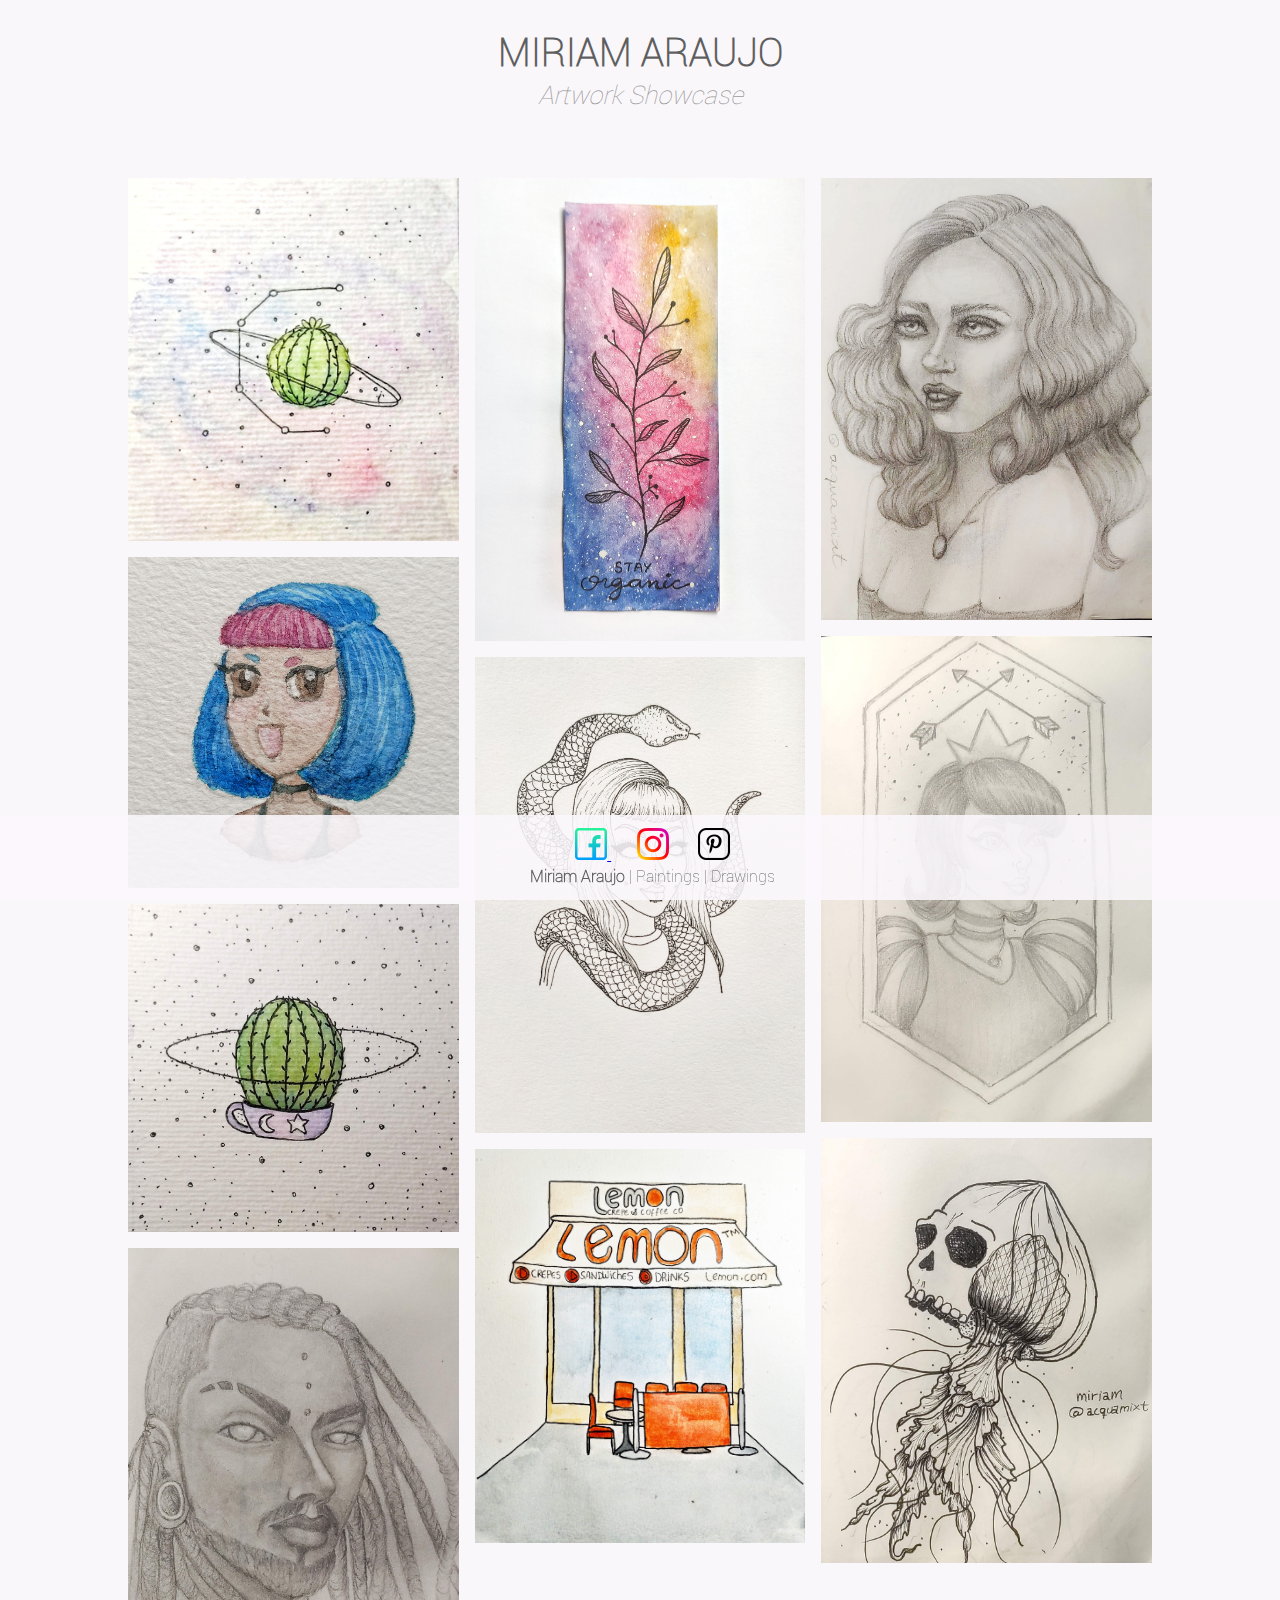
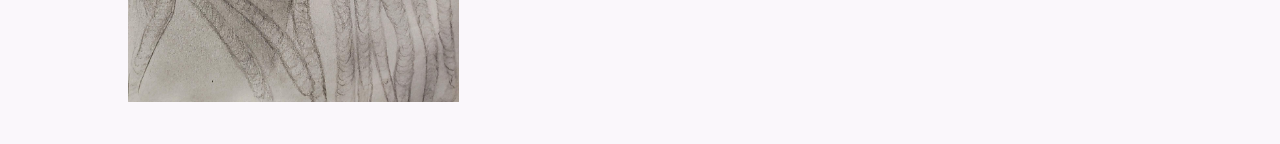
==== second.html @ c3f959ef "test" ====
<html>
<head>
    <title>Art | Miriam</title>
    <link rel="stylesheet" type="text/css" href="style.css">
    <meta name="viewport" content="width=device-width, initial-scale=1.0">
    <link rel="stylesheet" href="specimen_stylesheet.css" type="text/css" charset="utf-8" />
</head>
<body>
   <div id="header"> 
    <h1 >MIRIAM ARAUJO</h1>
    <h3>Artwork Showcase</h3>
</div>
    <div class="flex-container">
        <div><img src="img/IMG_20190903_001327645-01-01.jpg"></div>
        <div><img src="img/IMG_20190404_135942_646.jpg"></div>
        <div><img src="img/IMG_20190903_001049157-01.jpg"></div>
        <div><img src="img/DSC_0578-01.jpg"></div>
        <div><img src="img/IMG_20191105_100841-01.jpg"></div>
        <div><img src="img/IMG_20191004_114608-01.jpg"></div>
        <div><img src="img/IMG_20190903_002934686-01.jpg"></div>
        <div><img src="img/DSC_0581.jpg"></div>
        <div><img src="img/DSC_0590.jpg" alt=""></div>
        <div><img src="img/DSC_0596.jpg" alt=""></div>
    </div>
    
    <!-- <div class="top">
       <a href="#header"> <img   src="img/icons/top.svg"></a>
    </div> -->
    
    <div class="social">
        <ul>
            <li> <a href="https://www.facebook.com" target="_blank"><img src="img/icons/facebook.png"> </a></li>
            <li> <a href="https://www.instagram.com/aquamixt/" target="_blank"><img src="img/icons/instagram.png"></a>  </li>
            <li> <a href="https://www.pinterest.com" target="_blank"><img src="img/icons/pinterest.png"></a> </li>
        </ul>
        
        <div class="contact">
       <b> Miriam Araujo</b> | Paintings | Drawings


        </div>
        
    </div>
    
    
</body>
</html>
---- style.css ----
*{
    margin: 0;
    padding: 0;
    
}

@font-face {
    font-family: 'robotothin';
    src: url('Roboto-Thin-webfont.eot');
    src: url('Roboto-Thin-webfont.eot?#iefix') format('embedded-opentype'),
    url('Roboto-Thin-webfont.woff2') format('woff2'),
    url('Roboto-Thin-webfont.woff') format('woff'),
    url('Roboto-Thin-webfont.ttf') format('truetype'),
    url('Roboto-Thin-webfont.svg#robotothin') format('svg');
    font-weight: normal;
    font-style: normal;
    
}



body {
    margin: 0;
    padding: 0;
    font-family: 'robotothin'; 
    background-color: #faf7fb;
    color: #616161;
}

ul li {
    list-style:none;
}

h1{
    font-size: 3vw;
	font-weight:bold;
	font-style: normal;
    text-align: center;
    
}


h3{
    font-size: 2vw;
	font-weight: lighter;
	font-style: italic;
    text-align: center;
    color: #707070;
    
    
}


#header {
    position: sticky;
    top: 0;
    text-align: center;
    background: #faf7fb;
    color: #1d1d1d;
    width: 90%;
    padding: 2% 5%;
    opacity: 0.7;
    

}


.flex-container {
    top: 100px;
    padding:2% 10%;
    margin: 1rem 0;
    -webkit-column-count: 3; 
    -moz-column-count: 3;
    column-count: 3;
    -webkit-column-gap: 1rem;
    -moz-column-gap: 1rem;
    column-gap: 1rem;
    -webkit-column-width: 30%;
    -moz-column-width: 30%;
    column-width: 30%;
    
    
}

.flex-container > div {
    
    /* border: 1px solid #bbbebe; 
    width: 30%;
    align-items: flex-start;
    */
    
    max-width: 100%;
    width: 100%;
    height: auto;
    margin-bottom: 1rem;
}

.flex-container img{
    width: 100%;
    
}





.social{
    padding: 1%;
    text-align: center;
    position: fixed;
    bottom: 0;
    width: 100%;
    background:#faf7fbdf;
    
    
}

.social ul li {
    display: inline;
    margin: 1%;
    
}


.social li img{
    width: 2.5%;
    margin: 0;
    padding: 0;
    
    
}

.top{
    position: -webkit-sticky;
    position: sticky;
    bottom: 13%;
    text-align: right;
    margin: 2%;
}

.top img {
    width: 5%;
    opacity: 0.3;
    
}

.top img:hover{
    opacity: 0.9;
}





@media only screen and (max-width: 800px) {
    .flex-container {
        display: flex;
        flex-direction: column;
    }
    
h1{
    font-size: 6vw;    
}

h3{
    font-size: 4vw;
}

.social li img{
    width: 5%; 
}


}
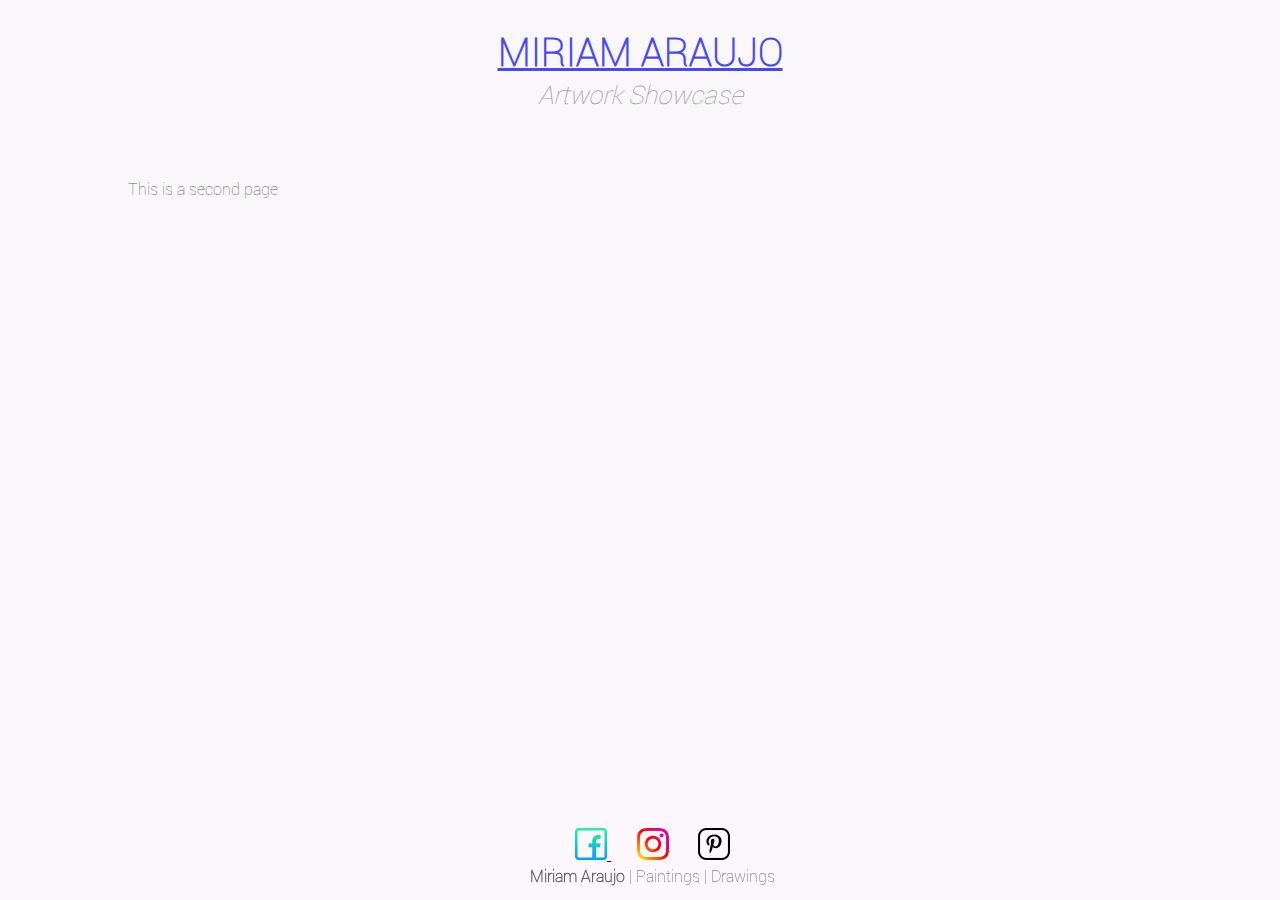
==== commit c8bc9d27: "test" ====
--- a/second.html
+++ b/second.html
@@ -7,20 +7,11 @@
 </head>
 <body>
    <div id="header"> 
-    <h1 >MIRIAM ARAUJO</h1>
+    <a href="index.html"><h1 >MIRIAM ARAUJO</h1></a>
     <h3>Artwork Showcase</h3>
 </div>
     <div class="flex-container">
-        <div><img src="img/IMG_20190903_001327645-01-01.jpg"></div>
-        <div><img src="img/IMG_20190404_135942_646.jpg"></div>
-        <div><img src="img/IMG_20190903_001049157-01.jpg"></div>
-        <div><img src="img/DSC_0578-01.jpg"></div>
-        <div><img src="img/IMG_20191105_100841-01.jpg"></div>
-        <div><img src="img/IMG_20191004_114608-01.jpg"></div>
-        <div><img src="img/IMG_20190903_002934686-01.jpg"></div>
-        <div><img src="img/DSC_0581.jpg"></div>
-        <div><img src="img/DSC_0590.jpg" alt=""></div>
-        <div><img src="img/DSC_0596.jpg" alt=""></div>
+       This is a second page 
     </div>
     
     <!-- <div class="top">
